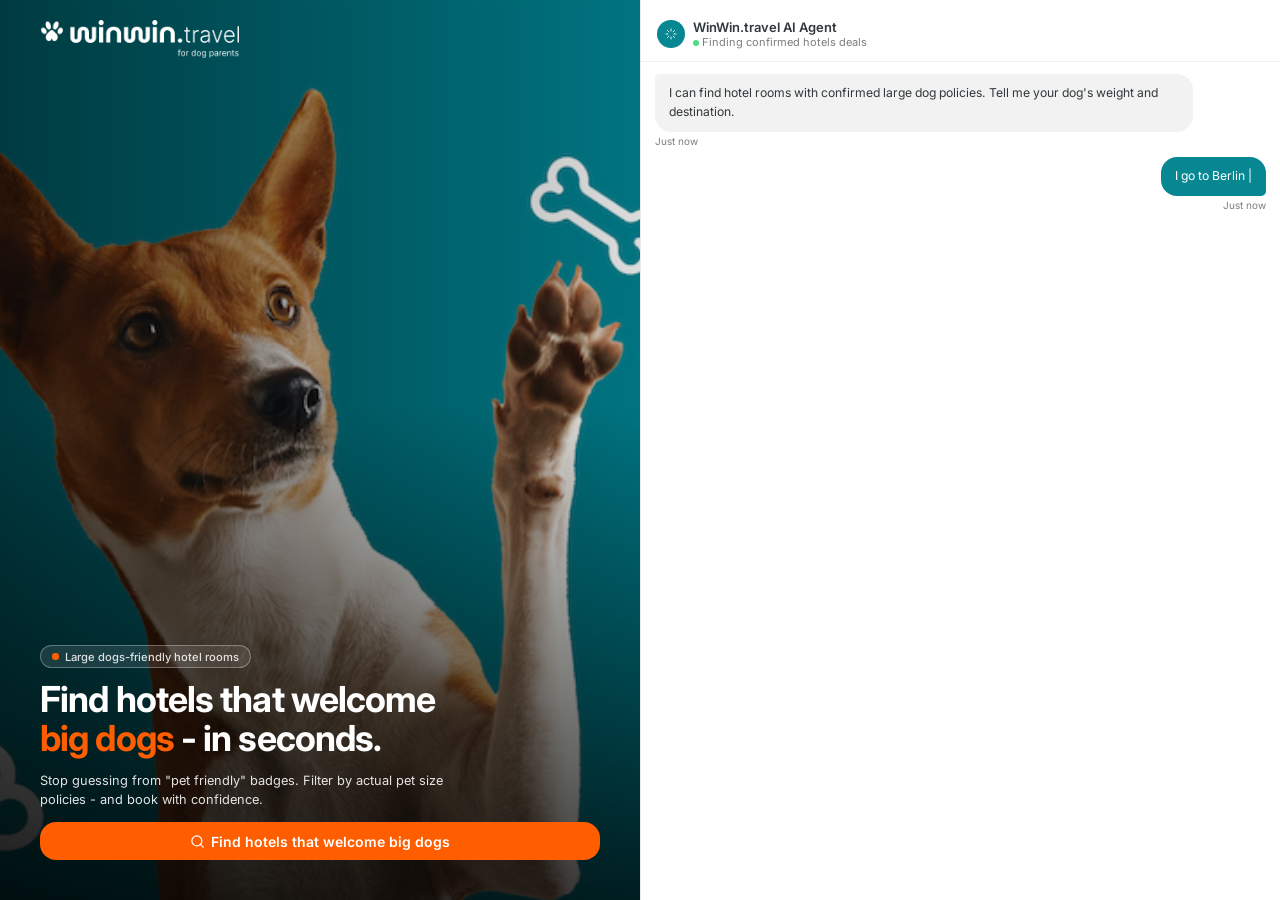
==== large-dog/index.html @ 21e37128 "split css and js from html" ====
<!DOCTYPE html>
<html lang="en">
<head>
<meta charset="UTF-8">
<meta name="viewport" content="width=device-width, initial-scale=1.0">
<title>Big dog - friendly hotels</title>
<link rel="preconnect" href="https://fonts.googleapis.com">
<link href="https://fonts.googleapis.com/css2?family=Inter:wght@400;500;600;700&display=swap" rel="stylesheet">
<link rel="stylesheet" href="../shared/landing.css">
</head>
<body>
<section class="hero">

  <!-- NAV -->
  <nav class="nav">
    <a href="#" class="logo">
      <img src="assets/logo-dog-parents.png" alt="WinWin.travel - for dog parents" />
    </a>
  </nav>

  <!-- LEFT: Photo + headline -->
  <div class="hero-left">
    <img class="bg" src="assets/images/hero-dog.jpg" alt="Large dog outdoors" />
    <div class="hero-left-content">
      <div class="sub-badge"><div class="sub-badge-dot"></div>Large dogs-friendly hotel rooms</div>
      <h1 class="headline">Find hotels that welcome<br><em>big dogs</em> - in seconds.</h1>
      <p class="sub">Stop guessing from "pet friendly" badges. Filter by actual pet size policies - and book with confidence.</p>
      <button class="cta">
        <svg viewBox="0 0 24 24" fill="none" stroke="currentColor" stroke-width="2" stroke-linecap="round" stroke-linejoin="round">
          <circle cx="11" cy="11" r="8"/><path d="m21 21-4.35-4.35"/>
        </svg>
        Find hotels that welcome big dogs
      </button>
    </div>
  </div>

  <!-- RIGHT: Animated AI chat -->
  <div class="hero-right">
    <div class="topbar">
      <div class="av">
        <svg viewBox="0 0 24 24" fill="none" stroke="white" stroke-width="1.8" stroke-linecap="round" stroke-linejoin="round">
          <path d="M12 2v4M12 18v4M4.93 4.93l2.83 2.83M16.24 16.24l2.83 2.83M2 12h4M18 12h4M4.93 19.07l2.83-2.83M16.24 7.76l2.83-2.83"/>
        </svg>
      </div>
      <div>
        <div class="av-name">WinWin.travel AI Agent</div>
        <div class="av-status"><span class="status-dot"></span>Finding confirmed hotels deals</div>
      </div>
    </div>

    <div class="msgs" id="msgs">
      <div class="row-ai">
        <div class="bbl bbl-ai">I can find hotel rooms with confirmed large dog policies. Tell me your dog's weight and destination.</div>
        <span class="ts">Just now</span>
      </div>
    </div>

    <button class="replay" id="replayBtn" onclick="run(true)">
      <svg viewBox="0 0 24 24" fill="none" stroke="currentColor" stroke-width="1.8" stroke-linecap="round" stroke-linejoin="round">
        <path d="M3 12a9 9 0 1 0 9-9 9.75 9.75 0 0 0-6.74 2.74L3 8"/><path d="M3 3v5h5"/>
      </svg>
      Replay
    </button>
  </div>

</section>
<script>
var QUERY = 'I go to Berlin with my 32 kg labrador, June 16–19.';

var CARDS = [
  {
    badge: 'High rating', title: 'Superior Double, King Bed', dates: '16 Jun – 17 Jun',
    guests: 2, dogs: 1, price: '€189',
    img: 'assets/uploads/card1.png',
    feats: [
      { dog: true,  icon: 'check', text: 'Accepts dogs up to 40 kg' },
      { dog: true,  icon: 'check', text: 'Max 1 dog per room' },
      { dog: true,  icon: 'check', text: 'Pet fee €20/night' },
      { dog: false, icon: 'fork',  text: 'Breakfast included' },
      { dog: false, icon: 'cal',   text: 'Flexible to reschedule' }
    ]
  },
  {
    badge: 'No pet fee', title: 'Cosy Room, Queen Bed', dates: '16 Jun – 17 Jun',
    guests: 2, dogs: 1, price: '€224',
    img: 'assets/uploads/card2.png',
    feats: [
      { dog: true,  icon: 'check', text: 'Accepts dogs up to 35 kg' },
      { dog: true,  icon: 'check', text: 'No pet fee' },
      { dog: true,  icon: 'check', text: 'Pet station on site' },
      { dog: false, icon: 'tag',   text: 'Non-refundable' },
      { dog: false, icon: 'card',  text: 'Pay now' }
    ]
  }
];
</script>
<script src="../shared/landing.js"></script>
</body>
</html>
---- shared/landing.css ----
*, *::before, *::after { box-sizing: border-box; margin: 0; padding: 0; }
:root {
  --brand:    hsl(22 100% 50%);
  --teal:     hsl(185 91% 30%);
  --fore:     hsl(196 10% 21%);
  --gray-1:   hsl(0 0% 95%);
  --gray-2:   hsl(0 0% 85%);
  --gray-3:   hsl(0 0% 49%);
  --green:    hsl(129 44% 28%);
  --green-bg: hsl(129 44% 93%);
  --r: 1rem;
  --font: 'Inter', ui-sans-serif, system-ui, sans-serif;
}
html, body { height: 100%; font-family: var(--font); background: #f0f2f4; -webkit-font-smoothing: antialiased; }

/* ── LAYOUT ─────────────────────────────────── */
.hero {
  display: grid;
  grid-template-columns: 1fr 1fr;
  height: 100vh;
  min-height: 560px;
  overflow: hidden;
}

/* ── NAV ────────────────────────────────────── */
.nav {
  position: absolute;
  top: 0; left: 0; right: 50%;
  z-index: 20;
  padding: 1.25rem clamp(1.25rem, 3.5vw, 2.5rem);
}
.logo img {
  height: clamp(28px, 3vw, 38px);
  width: auto;
  filter: brightness(0) invert(1);
  display: block;
}

/* ── LEFT ───────────────────────────────────── */
.hero-left { position: relative; overflow: hidden; }
.hero-left img.bg {
  width: 100%; height: 100%;
  object-fit: cover; object-position: center 25%;
  display: block;
}
.hero-left::after {
  content: '';
  position: absolute; inset: 0;
  background:
    linear-gradient(to right, rgba(0,0,0,.55) 0%, rgba(0,0,0,.1) 100%),
    linear-gradient(to top,   rgba(0,0,0,.75) 0%, transparent 55%);
}
.hero-left-content {
  position: absolute; inset: 0; z-index: 1;
  display: flex; flex-direction: column; justify-content: flex-end;
  padding: clamp(1.25rem, 3.5vw, 2.5rem);
  padding-top: clamp(4.5rem, 7vw, 6rem);
  gap: .75rem;
}
.sub-badge {
  display: inline-flex; align-items: center; gap: .375rem;
  padding: .2rem .7rem; border-radius: 2rem;
  border: 1.5px solid rgba(255,255,255,.3); background: rgba(255,255,255,.1);
  font-size: .7rem; font-weight: 500; color: rgba(255,255,255,.85); width: fit-content;
}
.sub-badge-dot { width: .4rem; height: .4rem; border-radius: 50%; background: var(--brand); }
h1.headline {
  font-size: clamp(1.5rem, 2.8vw, 2.5rem);
  font-weight: 700; line-height: 1.1;
  letter-spacing: -.025em; color: #fff;
  max-width: 26ch;
}
h1.headline em { font-style: normal; color: var(--brand); }
.sub {
  font-size: clamp(.75rem, 1vw, .875rem);
  color: rgba(255,255,255,.88); line-height: 1.55; max-width: 52ch;
}
.cta {
  display: inline-flex; align-items: center; gap: .4rem;
  padding: .65rem 1.25rem; background: var(--brand); color: #fff; border: none;
  border-radius: var(--r); font-size: .875rem; font-weight: 600; cursor: pointer;
  font-family: var(--font); transition: background .2s, transform .15s;
  width: 100%; justify-content: center;
}
.cta:hover { background: hsl(25 100% 60%); transform: translateY(-1px); }
.cta svg { width: 15px; height: 15px; }

/* ── RIGHT — CHAT ───────────────────────────── */
.hero-right {
  background: #fff;
  display: flex; flex-direction: column; overflow: hidden;
  border-left: 1px solid #e8e8e8;
  position: relative;
}

/* topbar */
.topbar {
  display: flex; align-items: center; gap: .5rem;
  padding: .75rem 1rem; border-bottom: 1px solid #f0f0f0; flex-shrink: 0;
  padding-top: clamp(1rem, 1.5vw, 1.25rem); background: #fff;
}
.av {
  width: 1.75rem; height: 1.75rem; border-radius: 50%;
  background: var(--teal); display: flex; align-items: center;
  justify-content: center; flex-shrink: 0;
}
.av svg { width: 12px; height: 12px; }
.av-name { font-size: .8125rem; font-weight: 600; color: var(--fore); }
.av-status { font-size: .6875rem; color: var(--gray-3); }
.status-dot {
  display: inline-block; width: .375rem; height: .375rem;
  border-radius: 50%; background: #4ade80;
  margin-right: .2rem; vertical-align: middle;
}

/* messages */
.msgs {
  flex: 1; overflow-y: auto;
  padding: .75rem .875rem;
  display: flex; flex-direction: column; gap: .625rem;
}
.msgs::-webkit-scrollbar { width: 3px; }
.msgs::-webkit-scrollbar-thumb { background: #ddd; border-radius: 2px; }

/* bubbles */
.row-ai  { display: flex; flex-direction: column; align-items: flex-start; gap: .2rem; }
.row-user { display: flex; flex-direction: column; align-items: flex-end; gap: .2rem; }
.bbl {
  padding: .625rem .875rem;
  font-size: clamp(.7rem, .95vw, .8125rem); line-height: 1.55; max-width: 88%;
}
.bbl-ai  { background: var(--gray-1); color: var(--fore); border-radius: .3rem 1rem 1rem 1rem; }
.bbl-user {
  background: var(--teal); color: #fff; border-radius: 1rem 1rem .3rem 1rem;
  opacity: 0; transform: translateY(6px);
  transition: opacity .3s ease, transform .3s ease;
  min-height: 2.25rem; min-width: 3rem;
}
.bbl-user.show { opacity: 1; transform: translateY(0); }
.ts { font-size: .625rem; color: var(--gray-3); }

/* gathering */
.gathering {
  display: flex; align-items: center; gap: .5rem;
  font-size: .75rem; color: var(--gray-3);
  opacity: 0; transition: opacity .25s;
}
.gathering.show { opacity: 1; }
.g-badge {
  width: 1.25rem; height: 1.25rem; border-radius: 50%;
  border: 1.5px solid var(--teal); display: flex; align-items: center;
  justify-content: center; font-size: .55rem; font-weight: 700;
  color: var(--teal); flex-shrink: 0;
}
@keyframes dp { 0%,80%,100%{transform:scale(.7);opacity:.3} 40%{transform:scale(1);opacity:1} }
.dot {
  width: .3rem; height: .3rem; border-radius: 50%;
  background: var(--gray-3); display: inline-block;
  animation: dp 1.1s ease-in-out infinite;
}
.dot:nth-child(2) { animation-delay: .18s; }
.dot:nth-child(3) { animation-delay: .36s; }

/* ── OFFER CARDS ─────────────────────────────── */
.cards-col { display: grid; grid-template-columns: 1fr 1fr; gap: .5rem; width: 100%; }

.offer-card {
  border: 1px solid #e0e0e0; border-radius: var(--r); overflow: hidden;
  background: #fff;
  opacity: 0; transform: translateY(12px);
  transition: opacity .4s ease, transform .4s ease;
  box-shadow: 0 1px 4px rgba(0,0,0,.06);
}
.offer-card.show { opacity: 1; transform: translateY(0); }
.offer-card:hover { box-shadow: 0 2px 12px rgba(0,0,0,.1); }

/* photo */
.card-photo { position: relative; overflow: hidden; height: clamp(110px, 11vw, 155px); }
.card-photo-bg {
  width: 100%; height: 100%;
  background: linear-gradient(160deg, #c8b89a 0%, #e8ddd0 30%, #f5f0ea 50%, #d4cfc8 70%, #b8b0a4 100%);
  position: relative; overflow: hidden;
}
.card-photo-bg[style]::before,
.card-photo-bg[style]::after { display: none; }
.card-photo-bg::before {
  content: '';
  position: absolute; bottom: 0; left: 50%; transform: translateX(-50%);
  width: 70%; height: 55%;
  background: linear-gradient(to top, #f8f6f4, #eeebe6);
  border-radius: 6px 6px 0 0;
  box-shadow: 0 -2px 8px rgba(0,0,0,.12);
}
.card-photo-bg::after {
  content: '';
  position: absolute; bottom: 38%; left: 50%; transform: translateX(-50%);
  width: 72%; height: 18%;
  background: linear-gradient(to bottom, #d4ccc0, #c8c0b4);
  border-radius: 4px 4px 0 0;
}
.photo-arrow {
  position: absolute; top: 50%; transform: translateY(-50%);
  width: 1.5rem; height: 1.5rem; border-radius: 50%;
  background: rgba(255,255,255,.88); border: none; cursor: pointer;
  display: flex; align-items: center; justify-content: center;
  font-size: .75rem; color: var(--fore); font-weight: 600; z-index: 2;
  box-shadow: 0 1px 4px rgba(0,0,0,.15);
}
.arrow-l { left: .375rem; }
.arrow-r { right: .375rem; }
.card-badge {
  position: absolute; top: .5rem; right: .5rem; z-index: 2;
  background: var(--teal); color: #fff;
  font-size: .625rem; font-weight: 600; padding: .2rem .55rem; border-radius: 2rem;
  letter-spacing: .01em;
}

/* card body */
.card-body { padding: .5rem .625rem .375rem; }
.card-title { font-size: clamp(.7rem, .85vw, .8125rem); font-weight: 600; color: var(--fore); }
.card-dates { font-size: clamp(.625rem, .75vw, .7rem); color: var(--gray-3); margin-top: .15rem; }
.card-guests {
  display: flex; align-items: center; gap: .25rem;
  font-size: clamp(.625rem, .75vw, .7rem); color: var(--fore); font-weight: 500;
  margin-top: .375rem;
}
.card-guests svg { width: 12px; height: 12px; color: var(--gray-3); flex-shrink: 0; }
.card-features { display: flex; flex-direction: column; gap: .2rem; margin-top: .4rem; }
.card-feat {
  display: flex; align-items: flex-start; gap: .3rem;
  font-size: clamp(.56rem, .68vw, .65rem); color: var(--fore); line-height: 1.3;
}
.card-feat svg { width: 11px; height: 11px; flex-shrink: 0; margin-top: .1rem; }
.feat-dog { color: var(--green); font-weight: 500; }
.feat-dog svg { color: var(--teal); }
.card-divider { height: 1px; background: #efefef; margin: .375rem .625rem 0; }
.card-foot {
  display: flex; align-items: center; justify-content: space-between;
  padding: .3rem .625rem .4rem;
}
.thumbs { display: flex; gap: .3rem; }
.thumb {
  width: 1.5rem; height: 1.5rem; border: 1.5px solid #ddd; border-radius: .3rem;
  background: #fff; display: flex; align-items: center; justify-content: center;
  cursor: pointer; transition: border-color .2s, background .2s;
}
.thumb:hover { border-color: var(--teal); background: hsl(185 60% 96%); }
.thumb svg { width: 11px; height: 11px; color: var(--gray-3); }
.card-price { font-size: clamp(.75rem, .9vw, .875rem); font-weight: 700; color: var(--fore); }

/* cursor */
@keyframes blink { 50% { opacity: 0; } }
.cursor::after { content: '|'; animation: blink .55s step-end infinite; }

/* replay */
.replay {
  position: absolute; bottom: 1rem; right: 1rem; z-index: 5;
  background: #fff; border: 1px solid #ddd; border-radius: 2rem;
  padding: .25rem .65rem; font-size: .65rem; color: var(--gray-3);
  cursor: pointer; display: flex; align-items: center; gap: .3rem;
  font-family: var(--font); opacity: 0; transition: opacity .35s ease, border-color .2s, color .2s;
}
.replay.show { opacity: 1; }
.replay:hover { border-color: var(--teal); color: var(--teal); }
.replay svg { width: 10px; height: 10px; }

/* ── MOBILE ─────────────────────────────────── */
@media (max-width: 759px) {
  html, body { height: auto; }
  .hero {
    grid-template-columns: 1fr;
    grid-template-rows: 60vh auto;
    height: auto;
    min-height: 0;
    overflow: visible;
  }
  .nav { right: 0; }
  .hero-left { height: 60vh; }
  .hero-right { height: auto; min-height: 480px; border-left: none; border-top: 1px solid #e8e8e8; }
  .cards-col { grid-template-columns: 1fr; }
  .bbl { font-size: .8125rem; }
  .card-feat { font-size: .65rem; }
}
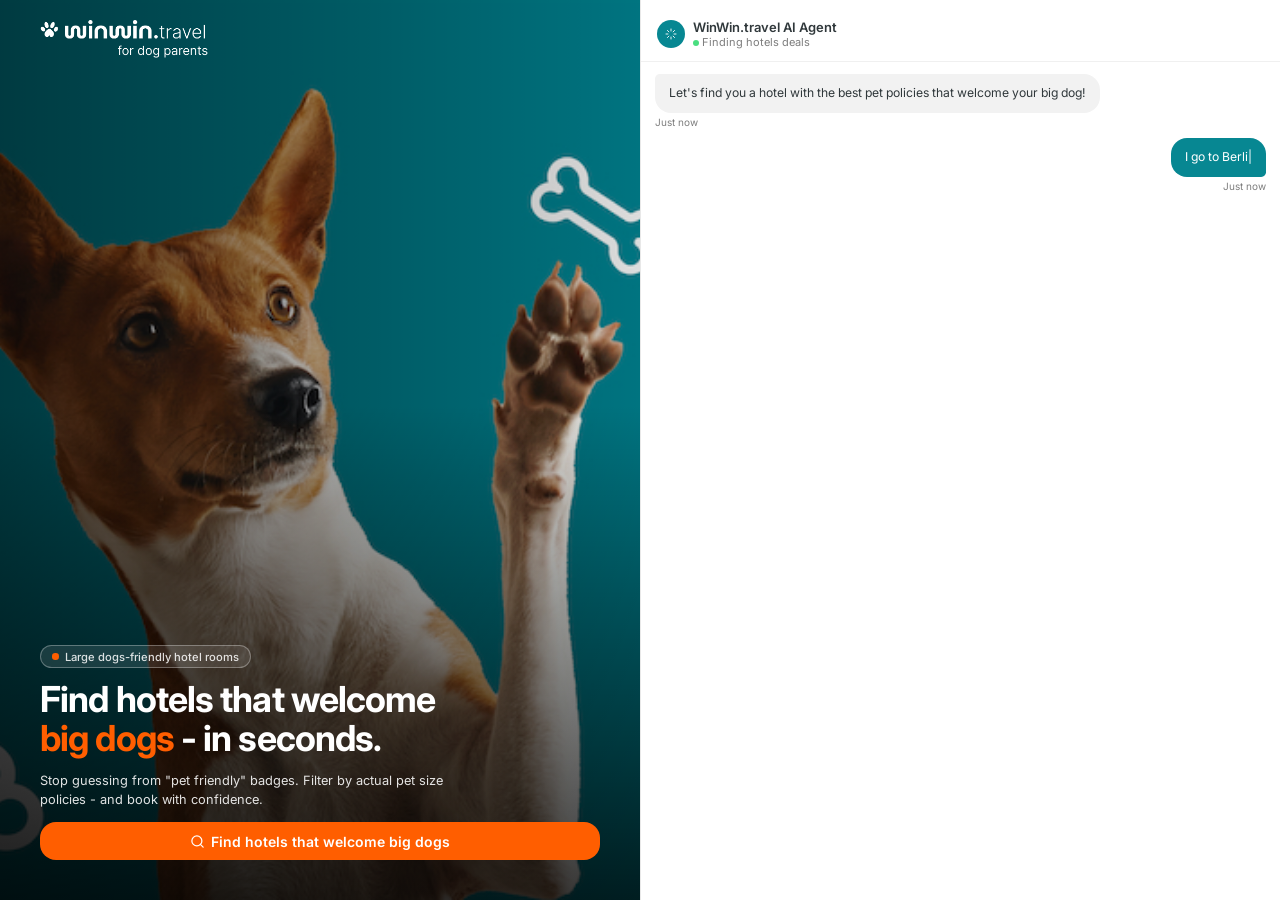
==== commit 46243b41: "restart animation automatically after 20s" ====
--- a/large-dog/index.html
+++ b/large-dog/index.html
@@ -14,13 +14,13 @@
   <!-- NAV -->
   <nav class="nav">
     <a href="#" class="logo">
-      <img src="assets/logo-dog-parents.png" alt="WinWin.travel - for dog parents" />
+      <img src="assets/logo.png" alt="WinWin.travel - for dog parents" />
     </a>
   </nav>
 
   <!-- LEFT: Photo + headline -->
   <div class="hero-left">
-    <img class="bg" src="assets/images/hero-dog.jpg" alt="Large dog outdoors" />
+    <img class="bg" src="assets/images/hero.jpg" alt="Large dog outdoors" />
     <div class="hero-left-content">
       <div class="sub-badge"><div class="sub-badge-dot"></div>Large dogs-friendly hotel rooms</div>
       <h1 class="headline">Find hotels that welcome<br><em>big dogs</em> - in seconds.</h1>
@@ -44,32 +44,26 @@
       </div>
       <div>
         <div class="av-name">WinWin.travel AI Agent</div>
-        <div class="av-status"><span class="status-dot"></span>Finding confirmed hotels deals</div>
+        <div class="av-status"><span class="status-dot"></span>Finding hotels deals</div>
       </div>
     </div>
 
     <div class="msgs" id="msgs">
       <div class="row-ai">
-        <div class="bbl bbl-ai">I can find hotel rooms with confirmed large dog policies. Tell me your dog's weight and destination.</div>
+        <div class="bbl bbl-ai">Let's find you a hotel with the best pet policies that welcome your big dog!</div>
         <span class="ts">Just now</span>
       </div>
     </div>
 
-    <button class="replay" id="replayBtn" onclick="run(true)">
-      <svg viewBox="0 0 24 24" fill="none" stroke="currentColor" stroke-width="1.8" stroke-linecap="round" stroke-linejoin="round">
-        <path d="M3 12a9 9 0 1 0 9-9 9.75 9.75 0 0 0-6.74 2.74L3 8"/><path d="M3 3v5h5"/>
-      </svg>
-      Replay
-    </button>
   </div>
 
 </section>
 <script>
-var QUERY = 'I go to Berlin with my 32 kg labrador, June 16–19.';
+var QUERY = 'I go to Berlin with my 32 kg labrador, june 16–18';
 
 var CARDS = [
   {
-    badge: 'High rating', title: 'Superior Double, King Bed', dates: '16 Jun – 17 Jun',
+    badge: 'High rating', title: 'Superior Double, King Bed', dates: '16 Jun – 18 Jun',
     guests: 2, dogs: 1, price: '€189',
     img: 'assets/uploads/card1.png',
     feats: [
@@ -81,7 +75,7 @@
     ]
   },
   {
-    badge: 'No pet fee', title: 'Cosy Room, Queen Bed', dates: '16 Jun – 17 Jun',
+    badge: 'No pet fee', title: 'Cosy Room, Queen Bed', dates: '16 Jun – 18 Jun',
     guests: 2, dogs: 1, price: '€224',
     img: 'assets/uploads/card2.png',
     feats: [
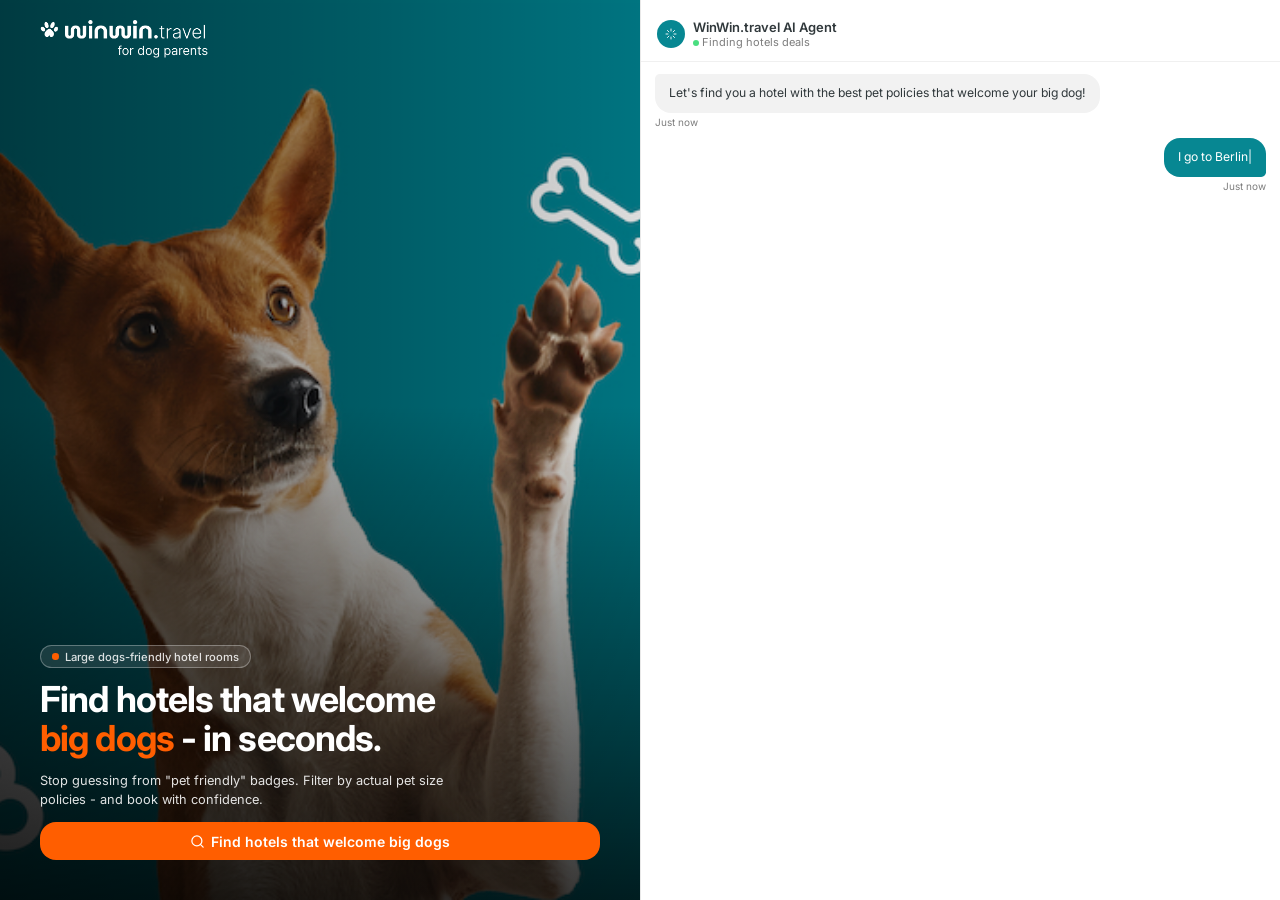
==== commit af7ae6f7: "favicon add" ====
--- a/large-dog/index.html
+++ b/large-dog/index.html
@@ -6,6 +6,7 @@
 <title>Big dog - friendly hotels</title>
 <link rel="preconnect" href="https://fonts.googleapis.com">
 <link href="https://fonts.googleapis.com/css2?family=Inter:wght@400;500;600;700&display=swap" rel="stylesheet">
+<link rel="icon" type="image/png" href="../shared/favicon.png">
 <link rel="stylesheet" href="../shared/landing.css">
 </head>
 <body>
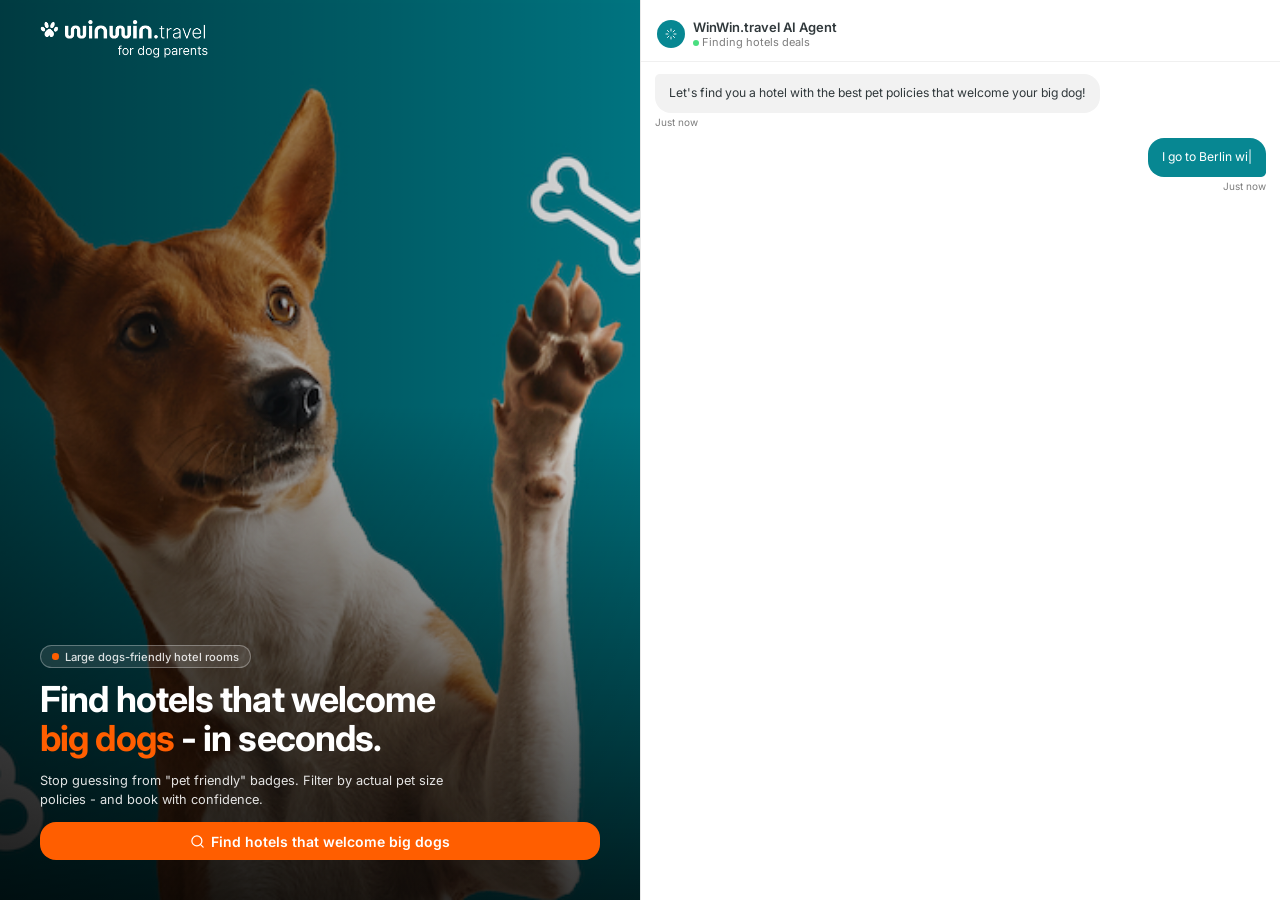
==== commit 02a1f1ef: "google tag manager add" ====
--- a/large-dog/index.html
+++ b/large-dog/index.html
@@ -1,6 +1,13 @@
 <!DOCTYPE html>
 <html lang="en">
 <head>
+<!-- Google Tag Manager -->
+<script>(function(w,d,s,l,i){w[l]=w[l]||[];w[l].push({'gtm.start':
+new Date().getTime(),event:'gtm.js'});var f=d.getElementsByTagName(s)[0],
+j=d.createElement(s),dl=l!='dataLayer'?'&l='+l:'';j.async=true;j.src=
+'https://www.googletagmanager.com/gtm.js?id='+i+dl;f.parentNode.insertBefore(j,f);
+})(window,document,'script','dataLayer','GTM-TPFXL96C');</script>
+<!-- End Google Tag Manager -->
 <meta charset="UTF-8">
 <meta name="viewport" content="width=device-width, initial-scale=1.0">
 <title>Big dog - friendly hotels</title>
@@ -10,6 +17,10 @@
 <link rel="stylesheet" href="../shared/landing.css">
 </head>
 <body>
+<!-- Google Tag Manager (noscript) -->
+<noscript><iframe src="https://www.googletagmanager.com/ns.html?id=GTM-TPFXL96C"
+height="0" width="0" style="display:none;visibility:hidden"></iframe></noscript>
+<!-- End Google Tag Manager (noscript) -->
 <section class="hero">
 
   <!-- NAV -->
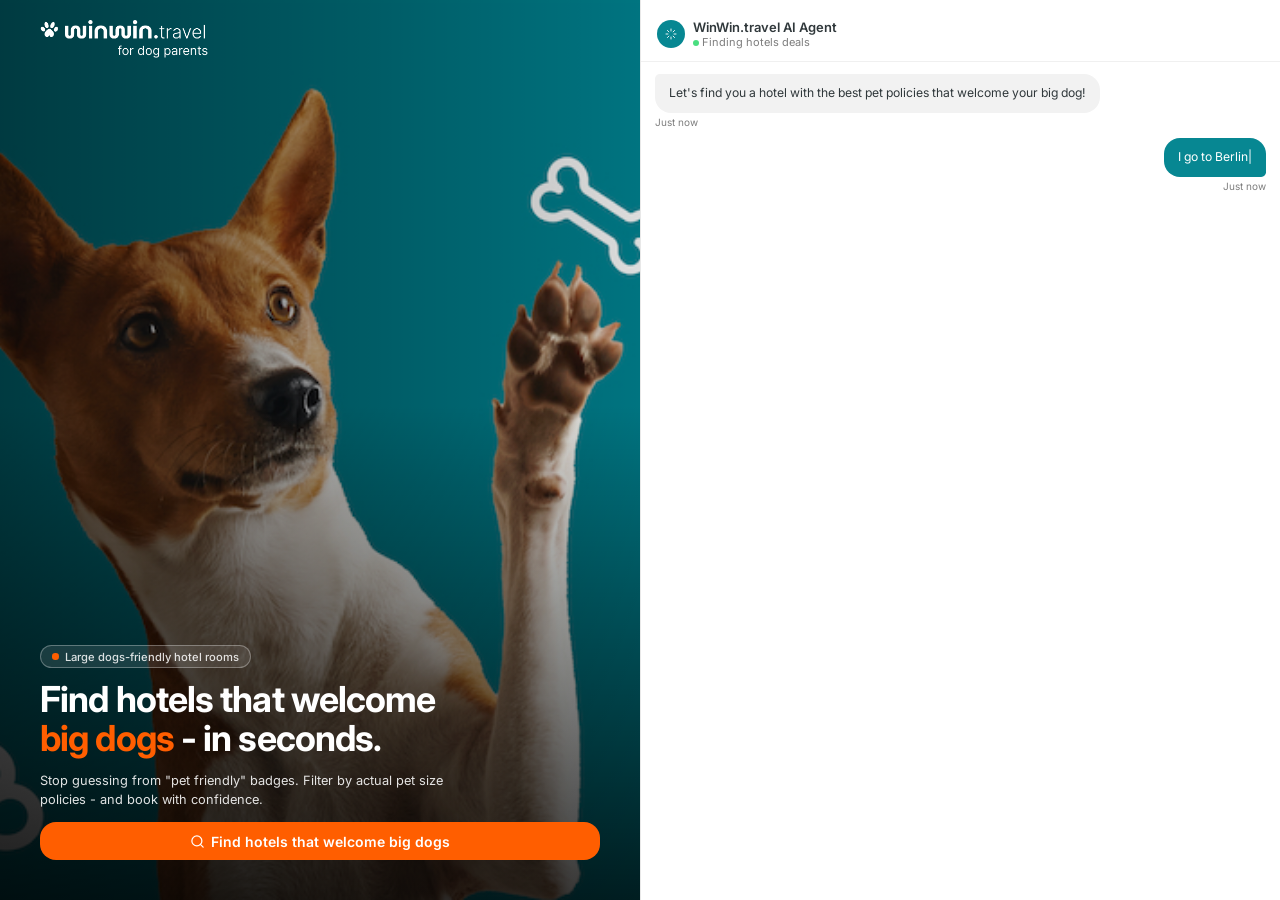
==== commit 2895e258: "add correct links" ====
--- a/large-dog/index.html
+++ b/large-dog/index.html
@@ -37,12 +37,12 @@
       <div class="sub-badge"><div class="sub-badge-dot"></div>Large dogs-friendly hotel rooms</div>
       <h1 class="headline">Find hotels that welcome<br><em>big dogs</em> - in seconds.</h1>
       <p class="sub">Stop guessing from "pet friendly" badges. Filter by actual pet size policies - and book with confidence.</p>
-      <button class="cta">
+      <a class="cta" href="https://winwin.travel/app/?utm_source=landing&utm_medium=custom&utm_campaign=large-dog&search.guestQuantity.adultsQuantity=2&search.guestQuantity.pets%5B0%5D.type=DOG&search.guestQuantity.pets%5B0%5D.weight=%3E20kg&search.filters%5B0%5D.id=11&search.filters%5B0%5D.type=AND&search.filters%5B0%5D.optionIDs%5B0%5D=27&search.filters%5B0%5D.optionIDs%5B1%5D=38" target="_blank" rel="noopener">
         <svg viewBox="0 0 24 24" fill="none" stroke="currentColor" stroke-width="2" stroke-linecap="round" stroke-linejoin="round">
           <circle cx="11" cy="11" r="8"/><path d="m21 21-4.35-4.35"/>
         </svg>
         Find hotels that welcome big dogs
-      </button>
+      </a>
     </div>
   </div>
 
--- a/shared/landing.css
+++ b/shared/landing.css
@@ -80,7 +80,7 @@
   padding: .65rem 1.25rem; background: var(--brand); color: #fff; border: none;
   border-radius: var(--r); font-size: .875rem; font-weight: 600; cursor: pointer;
   font-family: var(--font); transition: background .2s, transform .15s;
-  width: 100%; justify-content: center;
+  width: 100%; justify-content: center; text-decoration: none;
 }
 .cta:hover { background: hsl(25 100% 60%); transform: translateY(-1px); }
 .cta svg { width: 15px; height: 15px; }
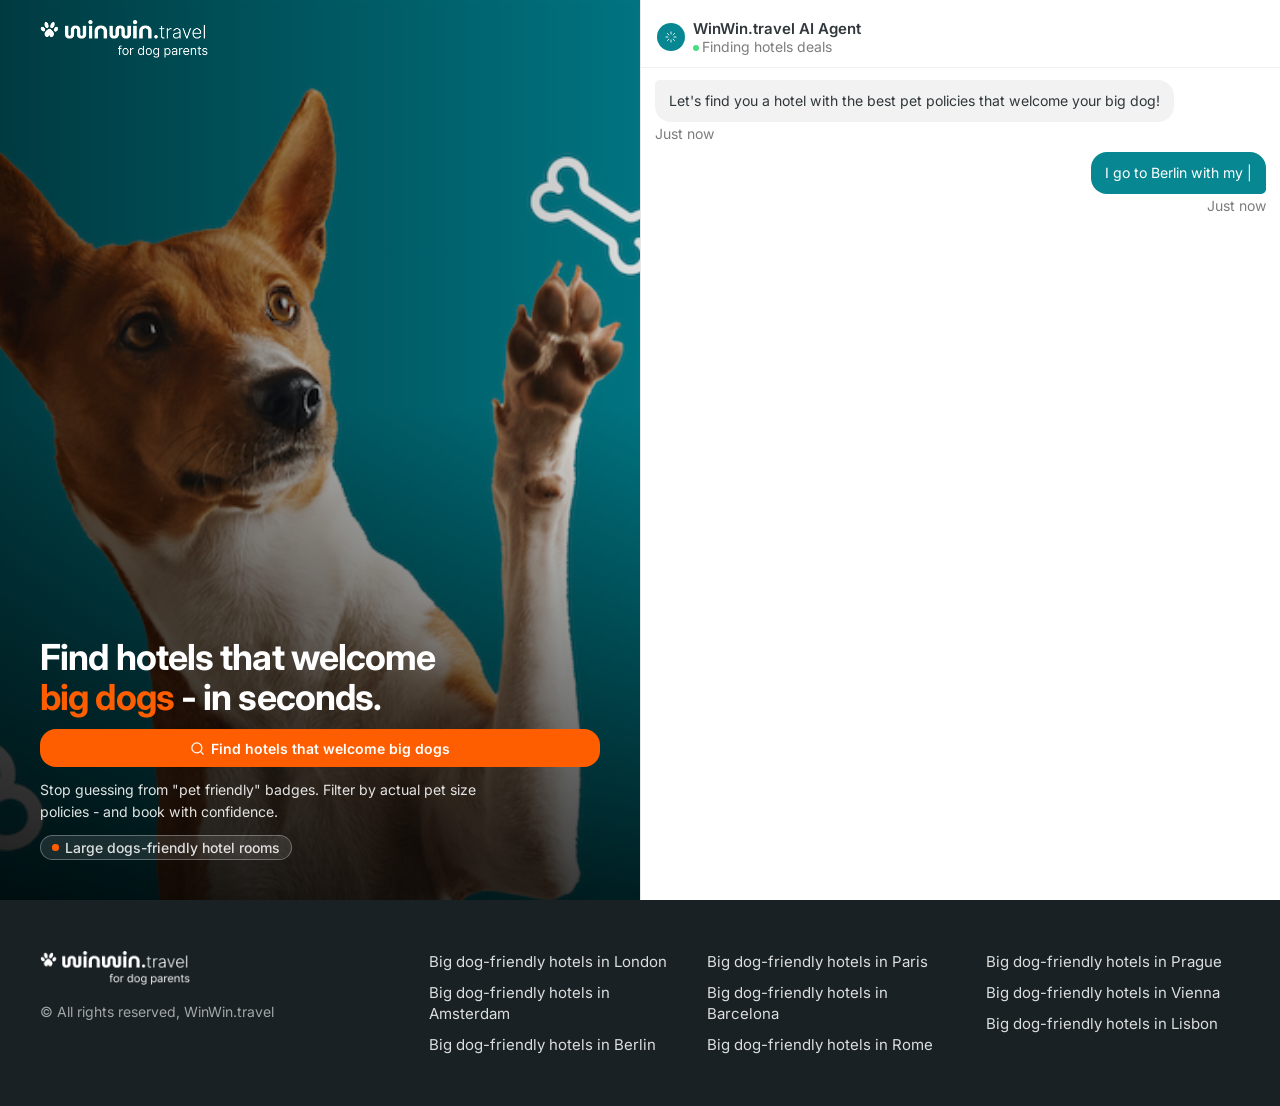
==== commit 4e990303: "Footer add and reorder left part" ====
--- a/large-dog/index.html
+++ b/large-dog/index.html
@@ -34,15 +34,15 @@
   <div class="hero-left">
     <img class="bg" src="assets/images/hero.jpg" alt="Large dog outdoors" />
     <div class="hero-left-content">
-      <div class="sub-badge"><div class="sub-badge-dot"></div>Large dogs-friendly hotel rooms</div>
       <h1 class="headline">Find hotels that welcome<br><em>big dogs</em> - in seconds.</h1>
-      <p class="sub">Stop guessing from "pet friendly" badges. Filter by actual pet size policies - and book with confidence.</p>
-      <a class="cta" href="https://winwin.travel/app/?utm_source=landing&utm_medium=custom&utm_campaign=large-dog&search.guestQuantity.adultsQuantity=2&search.guestQuantity.pets%5B0%5D.type=DOG&search.guestQuantity.pets%5B0%5D.weight=%3E20kg&search.filters%5B0%5D.id=11&search.filters%5B0%5D.type=AND&search.filters%5B0%5D.optionIDs%5B0%5D=27&search.filters%5B0%5D.optionIDs%5B1%5D=38" target="_blank" rel="noopener">
+      <a class="cta" href="https://winwin.travel/app/?search.guestQuantity.adultsQuantity=2&search.guestQuantity.pets%5B0%5D.type=DOG&search.guestQuantity.pets%5B0%5D.weight=%3E20kg&search.filters%5B0%5D.id=11&search.filters%5B0%5D.type=AND&search.filters%5B0%5D.optionIDs%5B0%5D=27&search.filters%5B0%5D.optionIDs%5B1%5D=38" target="_blank" rel="noopener">
         <svg viewBox="0 0 24 24" fill="none" stroke="currentColor" stroke-width="2" stroke-linecap="round" stroke-linejoin="round">
           <circle cx="11" cy="11" r="8"/><path d="m21 21-4.35-4.35"/>
         </svg>
         Find hotels that welcome big dogs
       </a>
+      <p class="sub">Stop guessing from "pet friendly" badges. Filter by actual pet size policies - and book with confidence.</p>
+      <div class="sub-badge"><div class="sub-badge-dot"></div>Large dogs-friendly hotel rooms</div>
     </div>
   </div>
 
@@ -70,6 +70,35 @@
   </div>
 
 </section>
+
+<footer class="site-footer">
+  <div class="footer-inner">
+    <div class="footer-brand">
+      <a href="#" class="footer-logo">
+        <img src="assets/logo.png" alt="WinWin.travel" />
+      </a>
+      <p class="footer-copy">© All rights reserved, WinWin.travel</p>
+    </div>
+    <nav class="footer-links" aria-label="Big dog-friendly hotels by city">
+      <ul>
+        <li><a href="https://winwin.travel/app/?search.geolocation.radius=30&search.geolocation.centerPoint.latitude=51.5073509&search.geolocation.centerPoint.longitude=-0.1277583&search.guestQuantity.adultsQuantity=2&search.guestQuantity.pets%5B0%5D.type=DOG&search.guestQuantity.pets%5B0%5D.weight=%3E20kg&search.filters%5B0%5D.id=11&search.filters%5B0%5D.type=AND&search.filters%5B0%5D.optionIDs%5B0%5D=27&search.filters%5B0%5D.optionIDs%5B1%5D=38" target="_blank" rel="noopener">Big dog-friendly hotels in London</a></li>
+        <li><a href="https://winwin.travel/app/?search.geolocation.radius=30&search.geolocation.centerPoint.latitude=52.3675734&search.geolocation.centerPoint.longitude=4.9041389&search.guestQuantity.adultsQuantity=2&search.guestQuantity.pets%5B0%5D.type=DOG&search.guestQuantity.pets%5B0%5D.weight=%3E20kg&search.filters%5B0%5D.id=11&search.filters%5B0%5D.type=AND&search.filters%5B0%5D.optionIDs%5B0%5D=27&search.filters%5B0%5D.optionIDs%5B1%5D=38" target="_blank" rel="noopener">Big dog-friendly hotels in Amsterdam</a></li>
+        <li><a href="https://winwin.travel/app/?search.geolocation.radius=30&search.geolocation.centerPoint.latitude=52.5200066&search.geolocation.centerPoint.longitude=13.4049540&search.guestQuantity.adultsQuantity=2&search.guestQuantity.pets%5B0%5D.type=DOG&search.guestQuantity.pets%5B0%5D.weight=%3E20kg&search.filters%5B0%5D.id=11&search.filters%5B0%5D.type=AND&search.filters%5B0%5D.optionIDs%5B0%5D=27&search.filters%5B0%5D.optionIDs%5B1%5D=38" target="_blank" rel="noopener">Big dog-friendly hotels in Berlin</a></li>
+      </ul>
+      <ul>
+        <li><a href="https://winwin.travel/app/?search.geolocation.radius=30&search.geolocation.centerPoint.latitude=48.8534951&search.geolocation.centerPoint.longitude=2.3483915&search.guestQuantity.adultsQuantity=2&search.guestQuantity.pets%5B0%5D.type=DOG&search.guestQuantity.pets%5B0%5D.weight=%3E20kg&search.filters%5B0%5D.id=11&search.filters%5B0%5D.type=AND&search.filters%5B0%5D.optionIDs%5B0%5D=27&search.filters%5B0%5D.optionIDs%5B1%5D=38" target="_blank" rel="noopener">Big dog-friendly hotels in Paris</a></li>
+        <li><a href="https://winwin.travel/app/?search.geolocation.radius=30&search.geolocation.centerPoint.latitude=41.3850639&search.geolocation.centerPoint.longitude=2.1734035&search.guestQuantity.adultsQuantity=2&search.guestQuantity.pets%5B0%5D.type=DOG&search.guestQuantity.pets%5B0%5D.weight=%3E20kg&search.filters%5B0%5D.id=11&search.filters%5B0%5D.type=AND&search.filters%5B0%5D.optionIDs%5B0%5D=27&search.filters%5B0%5D.optionIDs%5B1%5D=38" target="_blank" rel="noopener">Big dog-friendly hotels in Barcelona</a></li>
+        <li><a href="https://winwin.travel/app/?search.geolocation.radius=30&search.geolocation.centerPoint.latitude=41.9027835&search.geolocation.centerPoint.longitude=12.4963655&search.guestQuantity.adultsQuantity=2&search.guestQuantity.pets%5B0%5D.type=DOG&search.guestQuantity.pets%5B0%5D.weight=%3E20kg&search.filters%5B0%5D.id=11&search.filters%5B0%5D.type=AND&search.filters%5B0%5D.optionIDs%5B0%5D=27&search.filters%5B0%5D.optionIDs%5B1%5D=38" target="_blank" rel="noopener">Big dog-friendly hotels in Rome</a></li>
+      </ul>
+      <ul>
+        <li><a href="https://winwin.travel/app/?search.geolocation.radius=30&search.geolocation.centerPoint.latitude=50.0755381&search.geolocation.centerPoint.longitude=14.4378005&search.guestQuantity.adultsQuantity=2&search.guestQuantity.pets%5B0%5D.type=DOG&search.guestQuantity.pets%5B0%5D.weight=%3E20kg&search.filters%5B0%5D.id=11&search.filters%5B0%5D.type=AND&search.filters%5B0%5D.optionIDs%5B0%5D=27&search.filters%5B0%5D.optionIDs%5B1%5D=38" target="_blank" rel="noopener">Big dog-friendly hotels in Prague</a></li>
+        <li><a href="https://winwin.travel/app/?search.geolocation.radius=30&search.geolocation.centerPoint.latitude=48.2081743&search.geolocation.centerPoint.longitude=16.3738189&search.guestQuantity.adultsQuantity=2&search.guestQuantity.pets%5B0%5D.type=DOG&search.guestQuantity.pets%5B0%5D.weight=%3E20kg&search.filters%5B0%5D.id=11&search.filters%5B0%5D.type=AND&search.filters%5B0%5D.optionIDs%5B0%5D=27&search.filters%5B0%5D.optionIDs%5B1%5D=38" target="_blank" rel="noopener">Big dog-friendly hotels in Vienna</a></li>
+        <li><a href="https://winwin.travel/app/?search.geolocation.radius=30&search.geolocation.centerPoint.latitude=38.7222524&search.geolocation.centerPoint.longitude=-9.1393366&search.guestQuantity.adultsQuantity=2&search.guestQuantity.pets%5B0%5D.type=DOG&search.guestQuantity.pets%5B0%5D.weight=%3E20kg&search.filters%5B0%5D.id=11&search.filters%5B0%5D.type=AND&search.filters%5B0%5D.optionIDs%5B0%5D=27&search.filters%5B0%5D.optionIDs%5B1%5D=38" target="_blank" rel="noopener">Big dog-friendly hotels in Lisbon</a></li>
+      </ul>
+    </nav>
+  </div>
+</footer>
+
 <script>
 var QUERY = 'I go to Berlin with my 32 kg labrador, june 16–18';
 
--- a/shared/landing.css
+++ b/shared/landing.css
@@ -6,8 +6,6 @@
   --gray-1:   hsl(0 0% 95%);
   --gray-2:   hsl(0 0% 85%);
   --gray-3:   hsl(0 0% 49%);
-  --green:    hsl(129 44% 28%);
-  --green-bg: hsl(129 44% 93%);
   --r: 1rem;
   --font: 'Inter', ui-sans-serif, system-ui, sans-serif;
 }
@@ -61,7 +59,7 @@
   display: inline-flex; align-items: center; gap: .375rem;
   padding: .2rem .7rem; border-radius: 2rem;
   border: 1.5px solid rgba(255,255,255,.3); background: rgba(255,255,255,.1);
-  font-size: .7rem; font-weight: 500; color: rgba(255,255,255,.85); width: fit-content;
+  font-size: .875rem; font-weight: 500; color: rgba(255,255,255,.85); width: fit-content;
 }
 .sub-badge-dot { width: .4rem; height: .4rem; border-radius: 50%; background: var(--brand); }
 h1.headline {
@@ -72,7 +70,7 @@
 }
 h1.headline em { font-style: normal; color: var(--brand); }
 .sub {
-  font-size: clamp(.75rem, 1vw, .875rem);
+  font-size: clamp(.875rem, 1.1vw, 1rem);
   color: rgba(255,255,255,.88); line-height: 1.55; max-width: 52ch;
 }
 .cta {
@@ -105,8 +103,8 @@
   justify-content: center; flex-shrink: 0;
 }
 .av svg { width: 12px; height: 12px; }
-.av-name { font-size: .8125rem; font-weight: 600; color: var(--fore); }
-.av-status { font-size: .6875rem; color: var(--gray-3); }
+.av-name { font-size: .9375rem; font-weight: 600; color: var(--fore); }
+.av-status { font-size: .875rem; color: var(--gray-3); }
 .status-dot {
   display: inline-block; width: .375rem; height: .375rem;
   border-radius: 50%; background: #4ade80;
@@ -127,7 +125,7 @@
 .row-user { display: flex; flex-direction: column; align-items: flex-end; gap: .2rem; }
 .bbl {
   padding: .625rem .875rem;
-  font-size: clamp(.7rem, .95vw, .8125rem); line-height: 1.55; max-width: 88%;
+  font-size: clamp(.875rem, 1.1vw, 1rem); line-height: 1.55; max-width: 88%;
 }
 .bbl-ai  { background: var(--gray-1); color: var(--fore); border-radius: .3rem 1rem 1rem 1rem; }
 .bbl-user {
@@ -137,19 +135,19 @@
   min-height: 2.25rem; min-width: 3rem;
 }
 .bbl-user.show { opacity: 1; transform: translateY(0); }
-.ts { font-size: .625rem; color: var(--gray-3); }
+.ts { font-size: .875rem; color: var(--gray-3); }
 
 /* gathering */
 .gathering {
   display: flex; align-items: center; gap: .5rem;
-  font-size: .75rem; color: var(--gray-3);
+  font-size: .875rem; color: var(--gray-3);
   opacity: 0; transition: opacity .25s;
 }
 .gathering.show { opacity: 1; }
 .g-badge {
-  width: 1.25rem; height: 1.25rem; border-radius: 50%;
+  width: 1.75rem; height: 1.75rem; border-radius: 50%;
   border: 1.5px solid var(--teal); display: flex; align-items: center;
-  justify-content: center; font-size: .55rem; font-weight: 700;
+  justify-content: center; font-size: .875rem; font-weight: 700;
   color: var(--teal); flex-shrink: 0;
 }
 @keyframes dp { 0%,80%,100%{transform:scale(.7);opacity:.3} 40%{transform:scale(1);opacity:1} }
@@ -203,7 +201,7 @@
   width: 1.5rem; height: 1.5rem; border-radius: 50%;
   background: rgba(255,255,255,.88); border: none; cursor: pointer;
   display: flex; align-items: center; justify-content: center;
-  font-size: .75rem; color: var(--fore); font-weight: 600; z-index: 2;
+  font-size: .875rem; color: var(--fore); font-weight: 600; z-index: 2;
   box-shadow: 0 1px 4px rgba(0,0,0,.15);
 }
 .arrow-l { left: .375rem; }
@@ -211,27 +209,27 @@
 .card-badge {
   position: absolute; top: .5rem; right: .5rem; z-index: 2;
   background: var(--teal); color: #fff;
-  font-size: .625rem; font-weight: 600; padding: .2rem .55rem; border-radius: 2rem;
+  font-size: .875rem; font-weight: 600; padding: .25rem .65rem; border-radius: 2rem;
   letter-spacing: .01em;
 }
 
 /* card body */
 .card-body { padding: .5rem .625rem .375rem; }
-.card-title { font-size: clamp(.7rem, .85vw, .8125rem); font-weight: 600; color: var(--fore); }
-.card-dates { font-size: clamp(.625rem, .75vw, .7rem); color: var(--gray-3); margin-top: .15rem; }
+.card-title { font-size: clamp(.9375rem, 1.1vw, 1rem); font-weight: 600; color: var(--fore); }
+.card-dates { font-size: clamp(.875rem, 1vw, .9375rem); color: var(--gray-3); margin-top: .15rem; }
 .card-guests {
   display: flex; align-items: center; gap: .25rem;
-  font-size: clamp(.625rem, .75vw, .7rem); color: var(--fore); font-weight: 500;
+  font-size: clamp(.875rem, 1vw, .9375rem); color: var(--fore); font-weight: 500;
   margin-top: .375rem;
 }
 .card-guests svg { width: 12px; height: 12px; color: var(--gray-3); flex-shrink: 0; }
 .card-features { display: flex; flex-direction: column; gap: .2rem; margin-top: .4rem; }
 .card-feat {
-  display: flex; align-items: flex-start; gap: .3rem;
-  font-size: clamp(.56rem, .68vw, .65rem); color: var(--fore); line-height: 1.3;
-}
-.card-feat svg { width: 11px; height: 11px; flex-shrink: 0; margin-top: .1rem; }
-.feat-dog { color: var(--green); font-weight: 500; }
+  display: flex; align-items: flex-start; gap: .35rem;
+  font-size: clamp(.875rem, 1vw, .9375rem); color: var(--fore); line-height: 1.35;
+}
+.card-feat svg { width: 14px; height: 14px; flex-shrink: 0; margin-top: .15rem; }
+.feat-dog { color: var(--teal); font-weight: 500; }
 .feat-dog svg { color: var(--teal); }
 .card-divider { height: 1px; background: #efefef; margin: .375rem .625rem 0; }
 .card-foot {
@@ -246,7 +244,7 @@
 }
 .thumb:hover { border-color: var(--teal); background: hsl(185 60% 96%); }
 .thumb svg { width: 11px; height: 11px; color: var(--gray-3); }
-.card-price { font-size: clamp(.75rem, .9vw, .875rem); font-weight: 700; color: var(--fore); }
+.card-price { font-size: clamp(.9375rem, 1.1vw, 1.0625rem); font-weight: 700; color: var(--fore); }
 
 /* cursor */
 @keyframes blink { 50% { opacity: 0; } }
@@ -256,13 +254,60 @@
 .replay {
   position: absolute; bottom: 1rem; right: 1rem; z-index: 5;
   background: #fff; border: 1px solid #ddd; border-radius: 2rem;
-  padding: .25rem .65rem; font-size: .65rem; color: var(--gray-3);
+  padding: .35rem .8rem; font-size: .875rem; color: var(--gray-3);
   cursor: pointer; display: flex; align-items: center; gap: .3rem;
   font-family: var(--font); opacity: 0; transition: opacity .35s ease, border-color .2s, color .2s;
 }
 .replay.show { opacity: 1; }
 .replay:hover { border-color: var(--teal); color: var(--teal); }
 .replay svg { width: 10px; height: 10px; }
+
+/* ── FOOTER ─────────────────────────────────── */
+.site-footer {
+  background: hsl(196 18% 12%);
+  color: rgba(255,255,255,.85);
+  padding: clamp(2rem, 4vw, 3.5rem) clamp(1.25rem, 3.5vw, 2.5rem);
+  font-family: var(--font);
+}
+.footer-inner {
+  max-width: 1200px;
+  margin: 0 auto;
+  display: grid;
+  grid-template-columns: minmax(180px, 1fr) 2.4fr;
+  gap: clamp(2rem, 4vw, 4rem);
+  align-items: start;
+}
+.footer-brand {
+  display: flex; flex-direction: column; gap: 1rem;
+}
+.footer-logo { display: inline-block; }
+.footer-logo img {
+  height: 34px; width: auto; display: block;
+  filter: brightness(0) invert(1);
+}
+.footer-copy {
+  font-size: .875rem;
+  color: rgba(255,255,255,.6);
+  line-height: 1.5;
+}
+.footer-links {
+  display: grid;
+  grid-template-columns: repeat(3, 1fr);
+  gap: 1.25rem 1.5rem;
+}
+.footer-links ul {
+  list-style: none;
+  display: flex; flex-direction: column;
+  gap: .625rem;
+}
+.footer-links a {
+  color: rgba(255,255,255,.85);
+  text-decoration: none;
+  font-size: .9375rem;
+  line-height: 1.4;
+  transition: color .2s;
+}
+.footer-links a:hover { color: var(--brand); }
 
 /* ── MOBILE ─────────────────────────────────── */
 @media (max-width: 759px) {
@@ -278,6 +323,8 @@
   .hero-left { height: 60vh; }
   .hero-right { height: auto; min-height: 480px; border-left: none; border-top: 1px solid #e8e8e8; }
   .cards-col { grid-template-columns: 1fr; }
-  .bbl { font-size: .8125rem; }
-  .card-feat { font-size: .65rem; }
-}
+  .bbl { font-size: .9375rem; }
+  .card-feat { font-size: .875rem; }
+  .footer-inner { grid-template-columns: 1fr; gap: 1.75rem; }
+  .footer-links { grid-template-columns: 1fr 1fr; gap: 1rem 1.25rem; }
+}
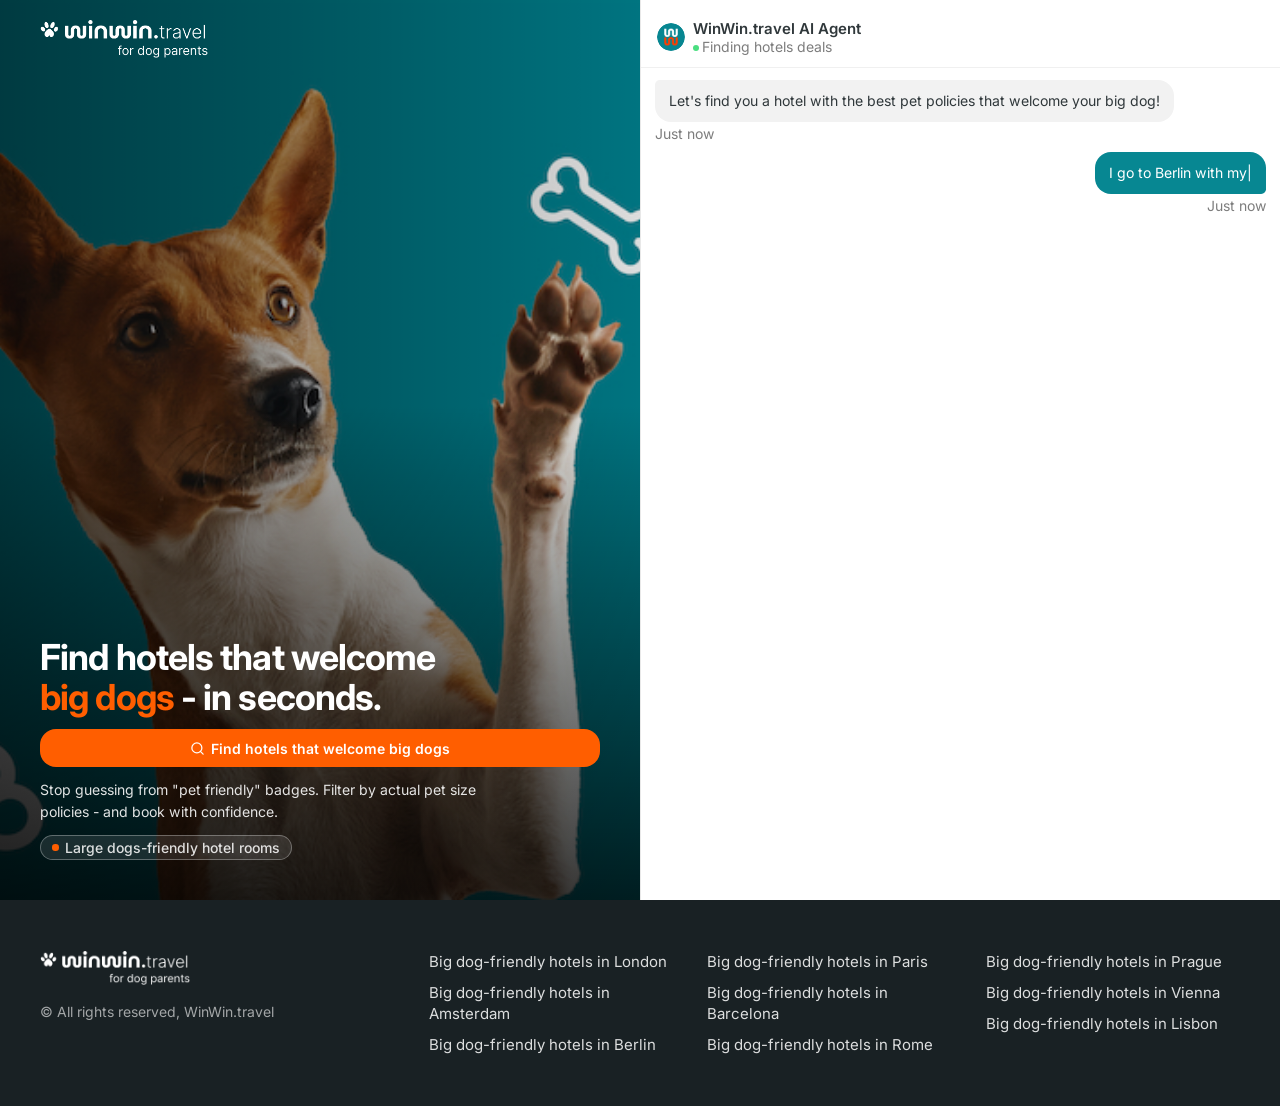
==== commit ba149554: "pitch landing replace ai agent logo separate page with chat" ====
--- a/large-dog/index.html
+++ b/large-dog/index.html
@@ -50,9 +50,7 @@
   <div class="hero-right">
     <div class="topbar">
       <div class="av">
-        <svg viewBox="0 0 24 24" fill="none" stroke="white" stroke-width="1.8" stroke-linecap="round" stroke-linejoin="round">
-          <path d="M12 2v4M12 18v4M4.93 4.93l2.83 2.83M16.24 16.24l2.83 2.83M2 12h4M18 12h4M4.93 19.07l2.83-2.83M16.24 7.76l2.83-2.83"/>
-        </svg>
+        <img src="../shared/favicon.png" alt="WinWin.travel" />
       </div>
       <div>
         <div class="av-name">WinWin.travel AI Agent</div>
--- a/shared/landing.css
+++ b/shared/landing.css
@@ -99,10 +99,10 @@
 }
 .av {
   width: 1.75rem; height: 1.75rem; border-radius: 50%;
-  background: var(--teal); display: flex; align-items: center;
-  justify-content: center; flex-shrink: 0;
-}
-.av svg { width: 12px; height: 12px; }
+  background: none; display: flex; align-items: center;
+  justify-content: center; flex-shrink: 0; overflow: hidden;
+}
+.av img { width: 100%; height: 100%; object-fit: cover; display: block; border-radius: 50%; }
 .av-name { font-size: .9375rem; font-weight: 600; color: var(--fore); }
 .av-status { font-size: .875rem; color: var(--gray-3); }
 .status-dot {
